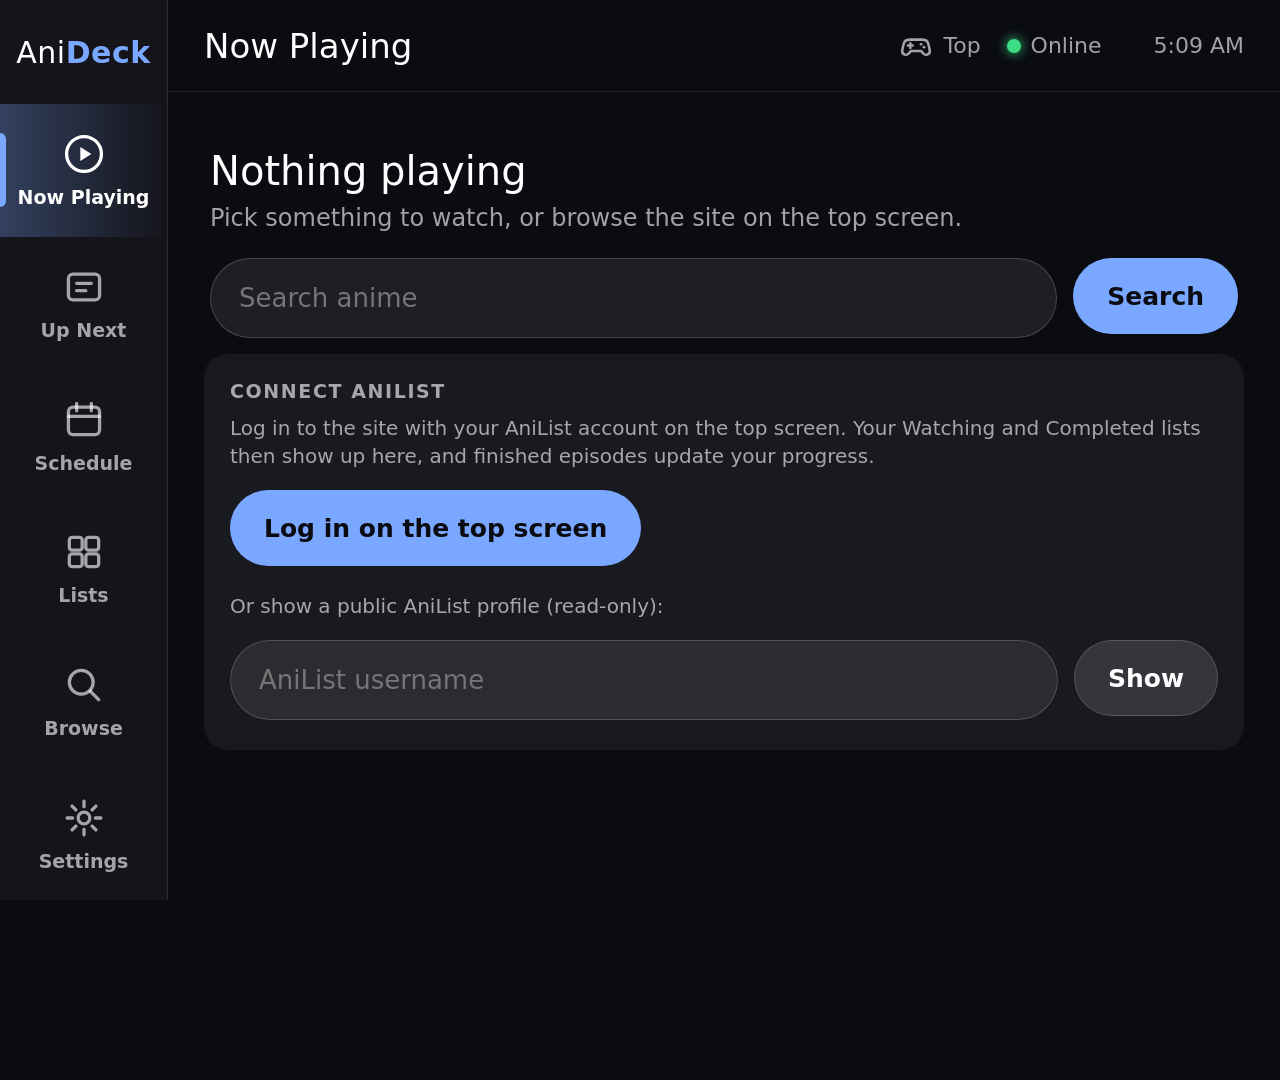
==== anideck/app/assets/www/bottom.html @ a3d42461 "Add AniDeck, a two-screen app for the Miruro anime site The site on the top screen with controller n" ====
<!doctype html>
<html lang="en">
<head>
<meta charset="utf-8">
<meta name="viewport" content="width=1240, user-scalable=no">
<link rel="stylesheet" href="bottom.css">
</head>
<body>
<nav id="rail">
  <div class="logo">Ani<b>Deck</b></div>
  <button class="tab" data-tab="now"><svg viewBox="0 0 24 24"><circle cx="12" cy="12" r="9.5"/><path class="fill" d="M10 8.2v7.6l6-3.8z"/></svg><span>Now Playing</span></button>
  <button class="tab" data-tab="next"><svg viewBox="0 0 24 24"><rect x="3.5" y="5" width="17" height="14" rx="2.5"/><path d="M8 10h8M8 14h5"/></svg><span>Up Next</span><i class="badge" id="newBadge"></i></button>
  <button class="tab" data-tab="schedule"><svg viewBox="0 0 24 24"><rect x="3.5" y="5" width="17" height="15" rx="2.5"/><path d="M3.5 10h17M8 3v4M16 3v4"/></svg><span>Schedule</span></button>
  <button class="tab" data-tab="lists"><svg viewBox="0 0 24 24"><rect x="4" y="4" width="7" height="7" rx="1.5"/><rect x="13" y="4" width="7" height="7" rx="1.5"/><rect x="4" y="13" width="7" height="7" rx="1.5"/><rect x="13" y="13" width="7" height="7" rx="1.5"/></svg><span>Lists</span></button>
  <button class="tab" data-tab="browse"><svg viewBox="0 0 24 24"><circle cx="10.5" cy="10.5" r="6.5"/><path d="M15.5 15.5 20 20"/></svg><span>Browse</span></button>
  <button class="tab" data-tab="settings"><svg viewBox="0 0 24 24"><circle cx="12" cy="12" r="3.2"/><path d="M12 2.8v3M12 18.2v3M2.8 12h3M18.2 12h3M5.5 5.5l2.1 2.1M16.4 16.4l2.1 2.1M5.5 18.5l2.1-2.1M16.4 7.6l2.1-2.1"/></svg><span>Settings</span></button>
</nav>
<main>
  <header id="bar">
    <h1 id="heading"></h1>
    <div class="status"><span id="pad"></span><span id="net"></span><span id="who"></span><span id="clock"></span></div>
  </header>
  <div id="offline" hidden>No internet. Playback and list syncing are paused until Wi-Fi is back.</div>
  <section id="view"></section>
</main>
<div id="toast"></div>
<script src="nav.js"></script>
<script src="bottom.js"></script>
</body>
</html>
---- anideck/app/assets/www/bottom.css ----
:root {
  --accent: #7aa7ff;
  --accent-rgb: 122, 167, 255;
  --bg: #0b0b12;
  --panel: rgba(255, 255, 255, .06);
  --line: rgba(255, 255, 255, .1);
  --fg2: rgba(255, 255, 255, .62);
  --ease: cubic-bezier(.2, .8, .2, 1);
}
* { box-sizing: border-box; -webkit-tap-highlight-color: transparent; }
html, body {
  margin: 0; width: 1240px; height: 1080px; overflow: hidden; background: var(--bg); color: #fff;
  font-family: Roboto, 'Google Sans', system-ui, sans-serif; user-select: none;
}
button { font: inherit; color: inherit; background: none; border: 0; padding: 0; cursor: pointer; }
button:disabled { opacity: .32; }
svg { width: 44px; height: 44px; fill: none; stroke: currentColor; stroke-width: 1.8; stroke-linecap: round; stroke-linejoin: round; flex: none; }
svg .fill { fill: currentColor; stroke: none; }
img { display: block; }

/* ---- frame ---- */
#rail {
  position: absolute; left: 0; top: 0; bottom: 0; width: 168px; display: flex; flex-direction: column;
  background: rgba(255, 255, 255, .035); border-right: 1px solid var(--line);
}
.logo { height: 104px; display: flex; align-items: center; justify-content: center; font-size: 30px; font-weight: 300; letter-spacing: .5px; }
.logo b { font-weight: 700; color: var(--accent); }
.tab {
  position: relative; flex: 1; display: flex; flex-direction: column; align-items: center; justify-content: center; gap: 10px;
  font-size: 19px; font-weight: 600; color: var(--fg2); transition: color .2s, background .2s;
}
.tab.on { color: #fff; background: linear-gradient(90deg, rgba(var(--accent-rgb), .3), transparent); }
.tab.on::before { content: ''; position: absolute; left: 0; top: 22%; bottom: 22%; width: 6px; border-radius: 0 6px 6px 0; background: var(--accent); }
.badge { position: absolute; top: 20px; right: 34px; min-width: 32px; height: 32px; padding: 0 9px; border-radius: 16px; background: #ff5c8a; color: #fff; font-style: normal; font-size: 18px; font-weight: 700; display: none; align-items: center; justify-content: center; }
.badge.show { display: flex; }
/* With the keyboard up there's about half the screen: icons only in the rail. */
@media (max-height: 760px) {
  .logo { height: 60px; font-size: 22px; }
  .tab { font-size: 0; gap: 0; }
  .tab svg { width: 34px; height: 34px; }
  .badge { top: 2px; right: 40px; }
}

main { position: absolute; left: 168px; top: 0; right: 0; bottom: 0; display: flex; flex-direction: column; }
#bar { height: 92px; flex: none; display: flex; align-items: center; justify-content: space-between; padding: 0 36px; border-bottom: 1px solid var(--line); }
#bar h1 { margin: 0; font-size: 34px; font-weight: 500; }
.status { display: flex; align-items: center; gap: 26px; font-size: 22px; color: var(--fg2); font-weight: 500; }
.status span { display: flex; align-items: center; gap: 10px; }
.status img { width: 42px; height: 42px; border-radius: 50%; object-fit: cover; }
.status svg { width: 34px; height: 34px; }
.dot { width: 14px; height: 14px; border-radius: 50%; background: #3ddc84; box-shadow: 0 0 12px #3ddc84; }
.dot.off { background: #ffb347; box-shadow: 0 0 12px #ffb347; }
#offline { flex: none; margin: 18px 36px 0; padding: 18px 24px; border-radius: 18px; background: rgba(255, 170, 60, .16); border: 1px solid rgba(255, 180, 80, .45); color: #ffd59a; font-size: 23px; }
#view { flex: 1; overflow-y: auto; overflow-x: hidden; padding: 26px 36px 40px; scrollbar-width: none; }
#view::-webkit-scrollbar { display: none; }

#toast {
  position: absolute; left: 50%; bottom: 40px; transform: translate(-50%, 30px); opacity: 0; pointer-events: none;
  max-width: 900px; padding: 18px 30px; border-radius: 30px; background: rgba(28, 28, 40, .96); border: 1px solid var(--line);
  font-size: 23px; transition: opacity .25s, transform .25s var(--ease); margin-left: 84px;
}
#toast.show { opacity: 1; transform: translate(-50%, 0); }

/* ---- shared bits ---- */
.slbl { font-size: 19px; font-weight: 700; letter-spacing: 1.6px; text-transform: uppercase; color: var(--fg2); margin: 30px 0 16px; }
.slbl:first-child { margin-top: 4px; }
.btn {
  display: inline-flex; align-items: center; justify-content: center; gap: 12px; height: 76px; padding: 0 34px; border-radius: 38px;
  font-size: 25px; font-weight: 600; background: rgba(255, 255, 255, .12); box-shadow: inset 0 0 0 1px rgba(255, 255, 255, .16);
}
.btn.primary { background: var(--accent); color: #0b0b12; box-shadow: none; }
.btn.xl { height: 96px; padding: 0 46px; font-size: 29px; border-radius: 48px; }
.btn:active, .pill:active, .ctl:active, .card:active, .tile:active, .row:active { transform: scale(.97); }
.empty { display: flex; flex-direction: column; align-items: center; text-align: center; gap: 18px; padding: 70px 40px; color: var(--fg2); font-size: 24px; }
.empty b { color: #fff; font-size: 32px; font-weight: 500; }
.chip { display: inline-flex; align-items: center; height: 36px; padding: 0 14px; border-radius: 18px; background: rgba(255, 255, 255, .1); font-size: 18px; font-weight: 600; color: rgba(255, 255, 255, .85); }
.chip.new { background: #ff5c8a; color: #fff; }
.chip.acc { background: rgba(var(--accent-rgb), .3); color: #fff; }
.prog { height: 8px; border-radius: 4px; background: rgba(255, 255, 255, .12); overflow: hidden; }
.prog i { display: block; height: 100%; background: var(--accent); border-radius: 4px; }
input {
  font: inherit; font-size: 26px; color: #fff; height: 80px; padding: 0 28px; border-radius: 40px; outline: none;
  background: rgba(255, 255, 255, .08); border: 1px solid rgba(255, 255, 255, .18); min-width: 0;
}
input:focus { border-color: var(--accent); }
/* The controller highlight. */
.kfocus { outline: 4px solid var(--accent); outline-offset: 3px; box-shadow: 0 0 24px rgba(var(--accent-rgb), .55); }
.tab.kfocus { outline-offset: -8px; border-radius: 18px; }
.btn.primary.kfocus, .ctl.play.kfocus, .ranges button.on.kfocus, .ep.cur.kfocus, .seg button.on.kfocus { outline-color: #fff; }
form.search { display: flex; gap: 16px; }
form.search input { flex: 1; }

/* ---- now playing ---- */
.hero { position: relative; display: flex; gap: 34px; padding: 30px; border-radius: 28px; overflow: hidden; background: #15151f; min-height: 300px; }
.hero::before { content: ''; position: absolute; inset: 0; background: var(--img) center / cover; opacity: .45; filter: blur(2px); transform: scale(1.03); }
.hero::after { content: ''; position: absolute; inset: 0; background: linear-gradient(90deg, rgba(11, 11, 18, .92) 30%, rgba(11, 11, 18, .45)); }
.hero > * { position: relative; z-index: 1; }
.hero .cover { width: 170px; height: 242px; border-radius: 16px; object-fit: cover; box-shadow: 0 12px 30px rgba(0, 0, 0, .5); background: #222; flex: none; }
.hero .meta { flex: 1; min-width: 0; display: flex; flex-direction: column; justify-content: center; gap: 12px; }
.kicker { font-size: 19px; font-weight: 700; letter-spacing: 1.8px; text-transform: uppercase; color: var(--accent); }
.htitle { font-size: 42px; font-weight: 500; line-height: 1.12; display: -webkit-box; -webkit-line-clamp: 2; -webkit-box-orient: vertical; overflow: hidden; }
.hsub { font-size: 25px; color: rgba(255, 255, 255, .85); white-space: nowrap; overflow: hidden; text-overflow: ellipsis; }
.facts { display: flex; flex-wrap: wrap; gap: 10px; margin-top: 4px; }

.seek { display: flex; align-items: center; gap: 22px; margin: 28px 4px 6px; font-size: 22px; color: var(--fg2); font-variant-numeric: tabular-nums; }
.seek span { width: 92px; }
.seek span:last-child { text-align: right; }
.track { position: relative; flex: 1; height: 56px; touch-action: none; }
.track::before { content: ''; position: absolute; left: 0; right: 0; top: 24px; height: 8px; border-radius: 4px; background: rgba(255, 255, 255, .14); }
.track .fill { position: absolute; left: 0; top: 24px; height: 8px; border-radius: 4px; background: var(--accent); width: 0; }
.track .knob { position: absolute; top: 14px; width: 28px; height: 28px; margin-left: -14px; border-radius: 50%; background: #fff; box-shadow: 0 2px 10px rgba(0, 0, 0, .5); left: 0; }

.controls { display: flex; align-items: center; justify-content: center; gap: 30px; margin: 10px 0 20px; }
.ctl { width: 112px; height: 112px; border-radius: 50%; display: flex; align-items: center; justify-content: center; background: rgba(255, 255, 255, .09); }
.ctl svg { width: 52px; height: 52px; }
.ctl.play { width: 148px; height: 148px; background: var(--accent); color: #0b0b12; }
.ctl.play svg { width: 66px; height: 66px; }
.ctl .n { position: absolute; font-size: 15px; font-weight: 700; margin-top: 4px; }
.pills { display: flex; flex-wrap: wrap; gap: 14px; justify-content: center; }
.pill { height: 66px; padding: 0 28px; border-radius: 33px; font-size: 22px; font-weight: 600; background: rgba(255, 255, 255, .08); box-shadow: inset 0 0 0 1px rgba(255, 255, 255, .14); }
.pill.on { background: rgba(var(--accent-rgb), .34); box-shadow: inset 0 0 0 2px var(--accent); }

.error { display: flex; align-items: center; gap: 24px; margin-top: 24px; padding: 24px 28px; border-radius: 22px; background: rgba(255, 80, 110, .13); border: 1px solid rgba(255, 90, 120, .45); }
.error .et { flex: 1; font-size: 23px; line-height: 1.35; }
.error .et b { display: block; font-size: 26px; margin-bottom: 4px; }

.eps-head { display: flex; align-items: center; justify-content: space-between; margin: 30px 0 14px; }
.eps-head .slbl { margin: 0; }
/* The padding (taken back by the margin) leaves room for the controller highlight inside the scroller. */
.ranges { display: flex; gap: 10px; overflow-x: auto; max-width: 774px; padding: 7px; margin: -7px; scrollbar-width: none; }
.ranges::-webkit-scrollbar { display: none; }
.ranges button { flex: none; height: 46px; padding: 0 18px; border-radius: 23px; font-size: 18px; font-weight: 600; background: rgba(255, 255, 255, .07); }
.ranges button.on { background: var(--accent); color: #0b0b12; }
.strip { display: flex; gap: 12px; overflow-x: auto; padding: 8px 8px 14px; margin: -8px -8px 0; scrollbar-width: none; }
.strip::-webkit-scrollbar { display: none; }
.ep { flex: none; width: 92px; height: 78px; border-radius: 18px; font-size: 26px; font-weight: 600; background: rgba(255, 255, 255, .08); position: relative; }
.ep.seen { color: var(--fg2); background: rgba(255, 255, 255, .04); }
.ep.seen::after { content: '✓'; position: absolute; right: 9px; top: 5px; font-size: 15px; color: var(--accent); }
.ep.cur { background: var(--accent); color: #0b0b12; }
.ep.soon { opacity: .35; }

.cta { display: flex; gap: 18px; justify-content: center; margin-top: 34px; }

.sheet {
  position: fixed; left: 168px; right: 0; top: 92px; bottom: 0; z-index: 5; padding: 30px 36px; overflow-y: auto;
  background: var(--bg); animation: sheet-in .25s var(--ease);
}
@keyframes sheet-in { from { transform: translateY(30px); opacity: 0; } }
.sheet-head { display: flex; align-items: center; justify-content: space-between; margin-bottom: 26px; }
.sheet-title { font-size: 36px; font-weight: 500; }
.choices { display: grid; grid-template-columns: 1fr 1fr; gap: 16px; margin-bottom: 22px; }
.choice {
  display: flex; flex-wrap: wrap; align-items: center; gap: 12px; min-height: 110px; padding: 18px 28px; border-radius: 24px;
  text-align: left; background: var(--panel); box-shadow: inset 0 0 0 1px rgba(255, 255, 255, .08);
}
.choice b { font-size: 32px; font-weight: 600; margin-right: auto; text-transform: capitalize; }
.choice.on { background: rgba(var(--accent-rgb), .3); box-shadow: inset 0 0 0 2px var(--accent); }
.choice:active { transform: scale(.97); }
.idle { padding: 30px 6px 10px; }
.idle-title { font-size: 40px; font-weight: 400; }
.idle-sub { font-size: 24px; color: var(--fg2); margin: 10px 0 26px; }

/* ---- cards and rows ---- */
.card, .row, .tile { text-align: left; }
.cards { display: grid; grid-template-columns: 1fr 1fr; gap: 20px; }
.card { display: flex; gap: 22px; padding: 18px; border-radius: 24px; background: var(--panel); align-items: center; min-width: 0; }
.card img { width: 104px; height: 148px; border-radius: 14px; object-fit: cover; background: #222; flex: none; }
.card .ct { flex: 1; min-width: 0; display: flex; flex-direction: column; gap: 10px; }
.card .t { font-size: 25px; font-weight: 500; line-height: 1.2; display: -webkit-box; -webkit-line-clamp: 2; -webkit-box-orient: vertical; overflow: hidden; }
.card .m { font-size: 20px; color: var(--fg2); display: flex; flex-wrap: wrap; gap: 8px; align-items: center; }
.rows { display: flex; flex-direction: column; gap: 12px; }
.row { display: flex; gap: 22px; align-items: center; padding: 14px 18px; border-radius: 20px; background: var(--panel); }
.row img { width: 70px; height: 100px; border-radius: 10px; object-fit: cover; background: #222; flex: none; }
.row .ct { flex: 1; min-width: 0; display: flex; flex-direction: column; gap: 8px; }
.row .t { font-size: 24px; font-weight: 500; white-space: nowrap; overflow: hidden; text-overflow: ellipsis; }
.row .m { font-size: 19px; color: var(--fg2); }
.row .side { text-align: right; font-size: 21px; color: var(--fg2); flex: none; }
.row .side b { display: block; color: #fff; font-size: 24px; font-weight: 600; }
.time { width: 120px; flex: none; font-size: 24px; font-weight: 600; font-variant-numeric: tabular-nums; }
.day { font-size: 21px; font-weight: 700; color: var(--accent); margin: 28px 0 12px; letter-spacing: .4px; }
.day:first-child { margin-top: 0; }

.seg { display: flex; gap: 10px; flex-wrap: wrap; margin-bottom: 24px; }
.seg button { height: 58px; padding: 0 24px; border-radius: 29px; font-size: 21px; font-weight: 600; background: rgba(255, 255, 255, .07); }
.seg button.on { background: var(--accent); color: #0b0b12; }
.grid { display: grid; grid-template-columns: repeat(5, 1fr); gap: 22px 18px; }
.tile { display: flex; flex-direction: column; gap: 8px; min-width: 0; }
.tile img { width: 100%; aspect-ratio: 5 / 7; border-radius: 16px; object-fit: cover; background: #222; }
.tile .t { font-size: 19px; font-weight: 500; line-height: 1.2; display: -webkit-box; -webkit-line-clamp: 2; -webkit-box-orient: vertical; overflow: hidden; }
.tile .m { font-size: 17px; color: var(--fg2); }

.links { display: grid; grid-template-columns: repeat(3, 1fr); gap: 16px; margin-top: 26px; }
.links button { height: 110px; border-radius: 24px; background: var(--panel); font-size: 25px; font-weight: 600; display: flex; align-items: center; justify-content: center; gap: 14px; }

/* ---- settings ---- */
.group { background: var(--panel); border-radius: 24px; padding: 8px 26px; margin-bottom: 22px; }
.gt { font-size: 19px; font-weight: 700; letter-spacing: 1.6px; text-transform: uppercase; color: var(--fg2); margin: 18px 0 6px; }
.opt { width: 100%; display: flex; align-items: center; gap: 24px; padding: 20px 0; text-align: left; border-top: 1px solid var(--line); }
.gt + .opt { border-top: 0; }
.opt span { flex: 1; font-size: 24px; }
.opt small { display: block; font-size: 19px; color: var(--fg2); margin-top: 6px; line-height: 1.35; }
.sw { width: 76px; height: 44px; border-radius: 22px; background: rgba(255, 255, 255, .2); position: relative; flex: none; transition: background .2s; }
.sw::after { content: ''; position: absolute; left: 5px; top: 5px; width: 34px; height: 34px; border-radius: 50%; background: #fff; transition: transform .2s var(--ease); }
.sw.on { background: var(--accent); }
.sw.on::after { transform: translateX(32px); }
.acct { display: flex; align-items: center; gap: 24px; padding: 16px 0 20px; }
.acct img { width: 84px; height: 84px; border-radius: 50%; object-fit: cover; background: #333; }
.acct .ct { flex: 1; font-size: 25px; }
.acct small { display: block; font-size: 19px; color: var(--fg2); margin-top: 6px; line-height: 1.35; }
.acct-actions { display: flex; gap: 14px; flex-wrap: wrap; padding-bottom: 20px; }
.keys { display: grid; grid-template-columns: 230px 1fr; gap: 12px 20px; font-size: 21px; padding: 10px 0 22px; color: rgba(255, 255, 255, .85); }
.keys b { color: var(--accent); font-weight: 700; }
.note { font-size: 20px; color: var(--fg2); line-height: 1.4; padding: 6px 0 20px; }
.err { color: #ff9db4; font-size: 21px; padding: 4px 0 14px; }
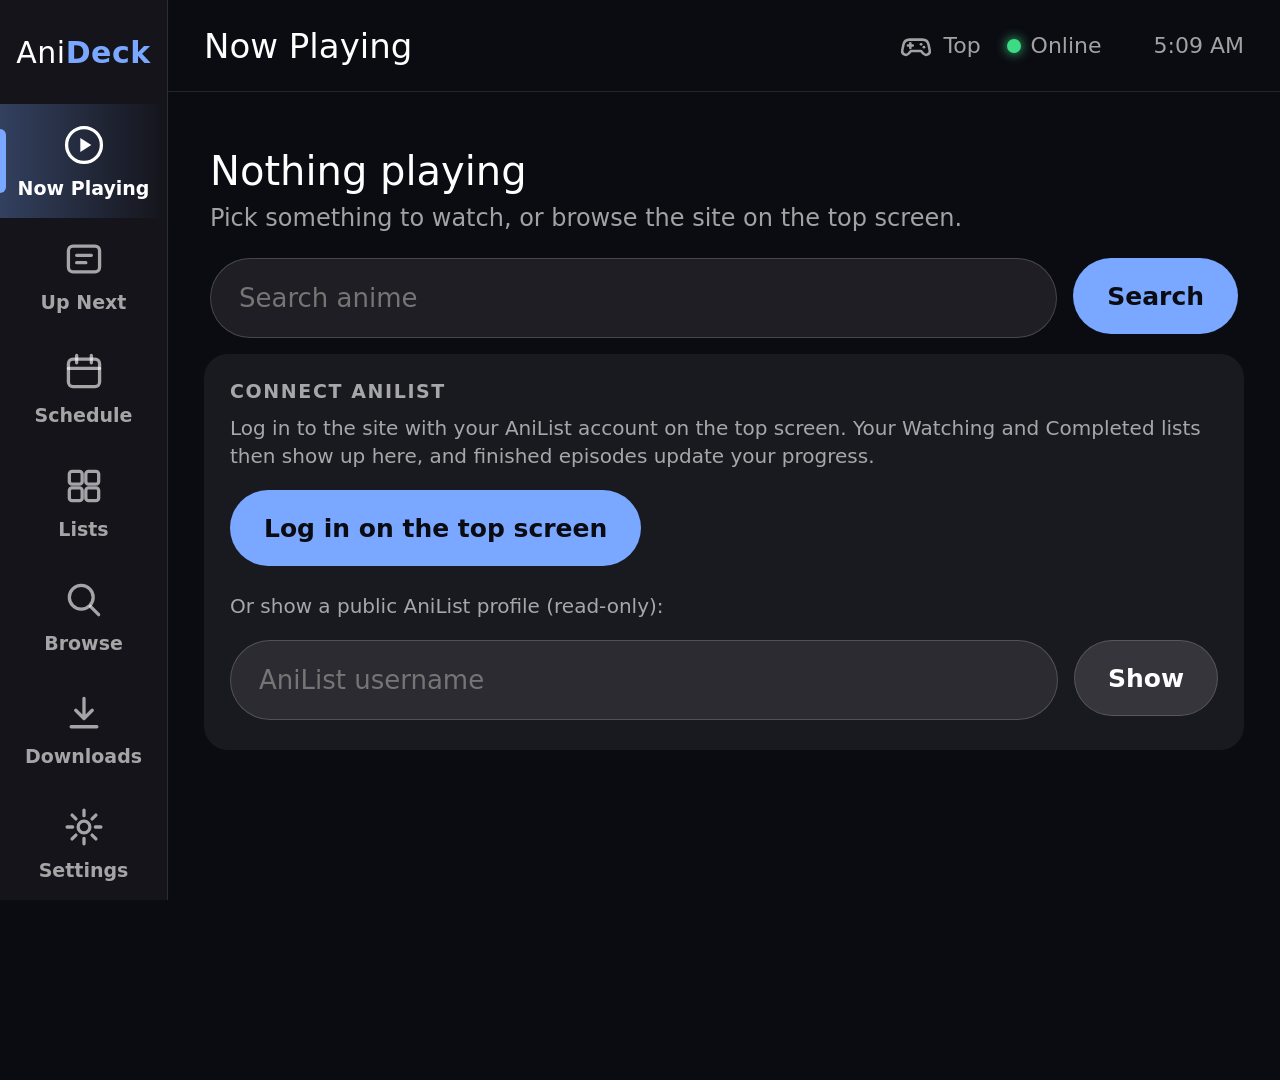
==== commit 94e4717e: "Update AniDeck to 1.0.1116.2141 Downloads. The site's Download button under the video, or Download o" ====
--- a/anideck/app/assets/www/bottom.html
+++ b/anideck/app/assets/www/bottom.html
@@ -13,6 +13,7 @@
   <button class="tab" data-tab="schedule"><svg viewBox="0 0 24 24"><rect x="3.5" y="5" width="17" height="15" rx="2.5"/><path d="M3.5 10h17M8 3v4M16 3v4"/></svg><span>Schedule</span></button>
   <button class="tab" data-tab="lists"><svg viewBox="0 0 24 24"><rect x="4" y="4" width="7" height="7" rx="1.5"/><rect x="13" y="4" width="7" height="7" rx="1.5"/><rect x="4" y="13" width="7" height="7" rx="1.5"/><rect x="13" y="13" width="7" height="7" rx="1.5"/></svg><span>Lists</span></button>
   <button class="tab" data-tab="browse"><svg viewBox="0 0 24 24"><circle cx="10.5" cy="10.5" r="6.5"/><path d="M15.5 15.5 20 20"/></svg><span>Browse</span></button>
+  <button class="tab" data-tab="downloads"><svg viewBox="0 0 24 24"><path d="M12 4v11M7.5 10.5 12 15l4.5-4.5"/><path d="M5 19.5h14"/></svg><span>Downloads</span><i class="badge dl" id="dlBadge"></i></button>
   <button class="tab" data-tab="settings"><svg viewBox="0 0 24 24"><circle cx="12" cy="12" r="3.2"/><path d="M12 2.8v3M12 18.2v3M2.8 12h3M18.2 12h3M5.5 5.5l2.1 2.1M16.4 16.4l2.1 2.1M5.5 18.5l2.1-2.1M16.4 7.6l2.1-2.1"/></svg><span>Settings</span></button>
 </nav>
 <main>
--- a/anideck/app/assets/www/bottom.css
+++ b/anideck/app/assets/www/bottom.css
@@ -176,6 +176,13 @@
 .row .m { font-size: 19px; color: var(--fg2); }
 .row .side { text-align: right; font-size: 21px; color: var(--fg2); flex: none; }
 .row .side b { display: block; color: #fff; font-size: 24px; font-weight: 600; }
+.row .noimg { width: 70px; height: 100px; border-radius: 10px; background: #222; flex: none; }
+.row .err { padding: 0; font-size: 19px; }
+.dl-acts { display: flex; gap: 12px; flex: none; }
+.dl-acts .btn { height: 64px; padding: 0 26px; font-size: 22px; }
+.btn.danger { background: #ff5c8a; color: #fff; box-shadow: none; }
+.badge.dl { background: #7aa7ff; color: #0b0b12; }
+.pill.dim { opacity: .55; }
 .time { width: 120px; flex: none; font-size: 24px; font-weight: 600; font-variant-numeric: tabular-nums; }
 .day { font-size: 21px; font-weight: 700; color: var(--accent); margin: 28px 0 12px; letter-spacing: .4px; }
 .day:first-child { margin-top: 0; }
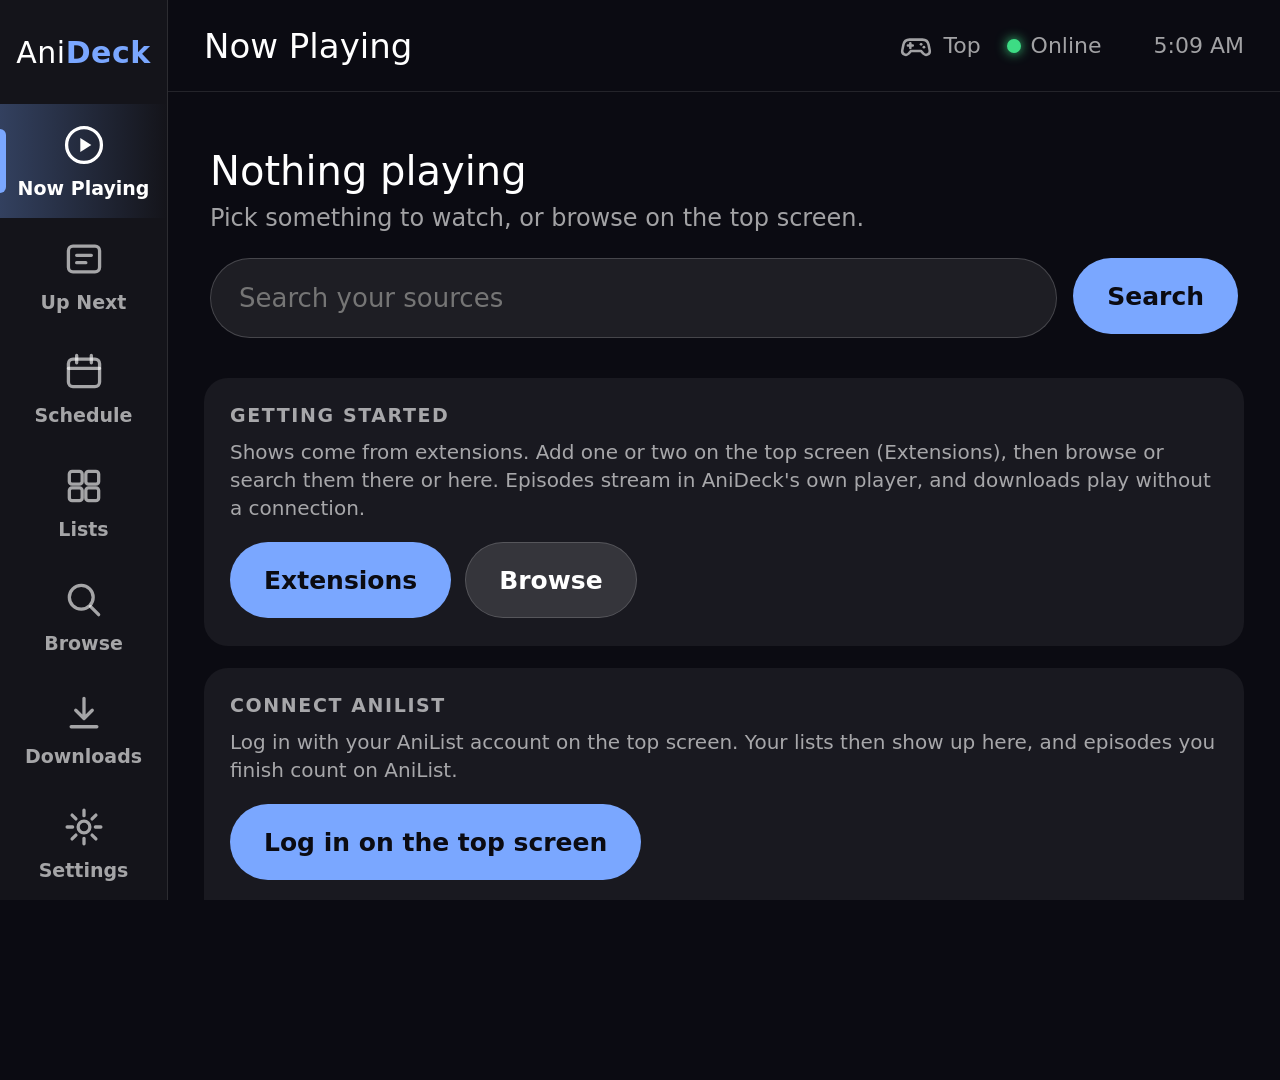
==== commit b7067622: "Update AniDeck to 2.0.1121.1834 AniDeck 2.0 is a native app. Shows now come from Aniyomi extensions " ====
--- a/anideck/app/assets/www/bottom.html
+++ b/anideck/app/assets/www/bottom.html
@@ -21,7 +21,7 @@
     <h1 id="heading"></h1>
     <div class="status"><span id="pad"></span><span id="net"></span><span id="who"></span><span id="clock"></span></div>
   </header>
-  <div id="offline" hidden>No internet. Playback and list syncing are paused until Wi-Fi is back.</div>
+  <div id="offline" hidden>No internet. Downloaded episodes still play; streaming and list syncing wait for Wi-Fi.</div>
   <section id="view"></section>
 </main>
 <div id="toast"></div>
--- a/anideck/app/assets/www/bottom.css
+++ b/anideck/app/assets/www/bottom.css
@@ -83,7 +83,8 @@
   background: rgba(255, 255, 255, .08); border: 1px solid rgba(255, 255, 255, .18); min-width: 0;
 }
 input:focus { border-color: var(--accent); }
-/* The controller highlight. */
+/* The controller highlight; the browser's own focus ring would be a second one. */
+:focus { outline: none; }
 .kfocus { outline: 4px solid var(--accent); outline-offset: 3px; box-shadow: 0 0 24px rgba(var(--accent-rgb), .55); }
 .tab.kfocus { outline-offset: -8px; border-radius: 18px; }
 .btn.primary.kfocus, .ctl.play.kfocus, .ranges button.on.kfocus, .ep.cur.kfocus, .seg button.on.kfocus { outline-color: #fff; }
